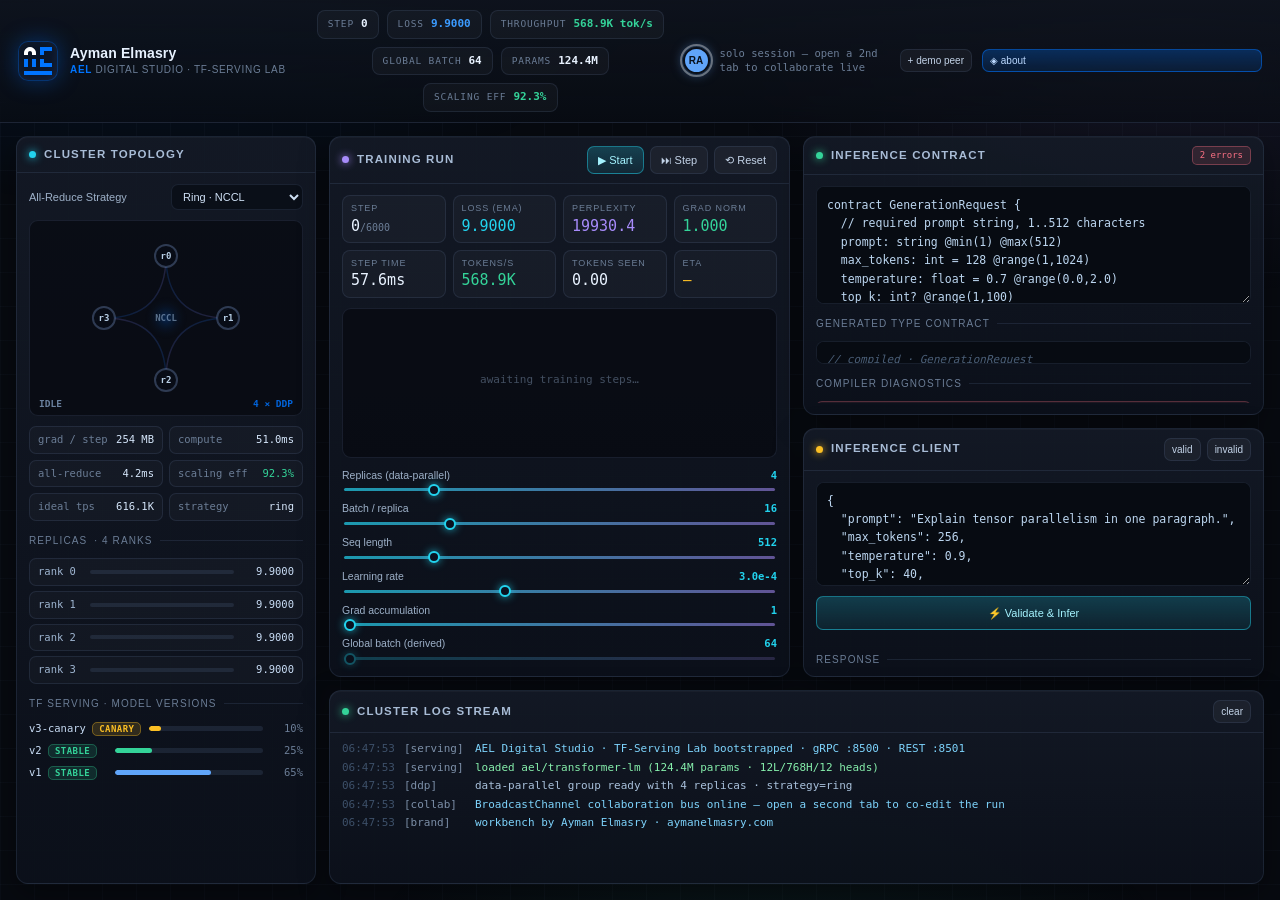
==== tf-serving-lab.html @ d09e64ef "feat: initial TF-Serving Lab release" ====
<!DOCTYPE html>
<html lang="en">
<head>
<meta charset="utf-8">
<meta name="viewport" content="width=device-width,initial-scale=1">
<title>Ayman Elmasry · TF-Serving Lab — Distributed DDP Transformer Workbench</title>
<meta name="description" content="AEL Digital Studio — interactive transformer workbench with distributed data parallelism, real-time collaboration and type-safe inference contracts.">
<meta name="author" content="Ayman Elmasry">
<style>
:root{
  --bg:#070a10; --bg2:#0c1119;
  --panel-a:rgba(20,26,38,.92); --panel-b:rgba(12,17,27,.92);
  --line:rgba(120,150,200,.14); --line-2:rgba(120,150,200,.28);
  --txt:#c9d6e8; --dim:#6b7d96; --hi:#e8f2ff;
  --cyan:#22d3ee; --violet:#a78bfa; --green:#34d399; --amber:#fbbf24; --red:#fb7185; --blue:#60a5fa;
  --brand:#0074FF;
  --mono:ui-monospace,'SF Mono','JetBrains Mono',Menlo,Consolas,monospace;
}
*{box-sizing:border-box}
html,body{height:100%;margin:0}
body{
  background:var(--bg); color:var(--txt); overflow:hidden;
  font:13px/1.5 -apple-system,BlinkMacSystemFont,'Segoe UI',Roboto,Helvetica,Arial,sans-serif;
  display:flex; flex-direction:column; -webkit-font-smoothing:antialiased;
}
.bg-grid{
  position:fixed; inset:0; pointer-events:none; z-index:0;
  background:
    radial-gradient(900px 500px at 12% -10%, rgba(0,116,255,.13), transparent 60%),
    radial-gradient(800px 500px at 92% 0%, rgba(167,139,250,.10), transparent 60%),
    radial-gradient(700px 400px at 60% 110%, rgba(52,211,153,.07), transparent 60%),
    linear-gradient(rgba(120,150,200,.035) 1px, transparent 1px) 0 0/100% 34px,
    linear-gradient(90deg, rgba(120,150,200,.035) 1px, transparent 1px) 0 0/34px 100%;
}
/* ---------- top bar ---------- */
.topbar{
  position:relative; z-index:2; display:flex; align-items:center; gap:16px;
  padding:10px 18px; border-bottom:1px solid var(--line);
  background:linear-gradient(180deg, rgba(14,19,29,.95), rgba(9,13,20,.7));
  backdrop-filter:blur(10px); flex-wrap:wrap;
}
.brand{display:flex; align-items:center; gap:12px; min-width:280px; cursor:pointer; user-select:none}
.brand:hover .logo{box-shadow:0 0 26px rgba(0,116,255,.55), inset 0 0 14px rgba(255,255,255,.12)}
.logo{
  width:40px;height:40px;border-radius:10px;display:grid;place-items:center; padding:5px;
  background:linear-gradient(140deg,#07111f,#0d1830); flex-shrink:0;
  border:1px solid rgba(0,116,255,.35);
  box-shadow:0 0 22px rgba(0,116,255,.35), inset 0 0 12px rgba(255,255,255,.06);
  transition:box-shadow .3s;
}
.logo svg{display:block;width:100%;height:100%}
.brand h1{margin:0;font-size:14px;letter-spacing:.01em;color:var(--hi);font-weight:650;line-height:1.25}
.brand p{margin:0;font-size:10px;color:var(--dim);letter-spacing:.07em;text-transform:uppercase;line-height:1.35}
.brand p b{color:var(--brand); font-weight:700}
.status-strip{display:flex; gap:8px; flex:1; flex-wrap:wrap; justify-content:center}
.chip{
  display:flex; align-items:center; gap:7px; padding:5px 10px; border-radius:8px;
  background:rgba(255,255,255,.03); border:1px solid var(--line); font-family:var(--mono); font-size:11px;
}
.chip b{color:var(--hi); font-weight:600}
.chip .lab{color:var(--dim); font-size:9.5px; text-transform:uppercase; letter-spacing:.09em}
.presence{display:flex; align-items:center; gap:10px}
.avatars{display:flex}
.avatar{
  width:27px;height:27px;border-radius:50%;display:grid;place-items:center;
  font-size:10px;font-weight:700;color:#08111c; background:var(--c,#22d3ee);
  border:2px solid #0a0f18; margin-left:-7px; cursor:default; position:relative;
  box-shadow:0 0 12px color-mix(in srgb, var(--c) 55%, transparent);
}
.avatar:first-child{margin-left:0}
.avatar.self{outline:2px solid rgba(255,255,255,.35); outline-offset:1px}
.solo-hint{font-size:10.5px;color:var(--dim);font-family:var(--mono);max-width:170px;line-height:1.3}
/* ---------- layout ---------- */
.layout{
  position:relative; z-index:1; flex:1; min-height:0;
  display:grid; gap:13px; padding:13px 16px 16px;
  grid-template-columns:335px minmax(0,1.12fr) minmax(0,1fr);
  grid-template-rows:minmax(0,1fr) 194px;
}
#panel-cluster{grid-area:1/1/3/2}
#panel-train{grid-area:1/2/2/3}
#panel-logs{grid-area:2/2/3/4}
.col-right{grid-area:1/3/2/4; display:flex; flex-direction:column; gap:13px; min-height:0}
.col-right .panel{flex:1 1 0; min-height:0}
.col-right .panel:first-child{flex:1.12 1 0}
/* ---------- panels ---------- */
.panel{
  display:flex; flex-direction:column; min-height:0; overflow:hidden; position:relative;
  background:linear-gradient(180deg,var(--panel-a),var(--panel-b));
  border:1px solid var(--line); border-radius:12px;
  box-shadow:0 10px 30px rgba(0,0,0,.35), inset 0 1px 0 rgba(255,255,255,.03);
  transition:box-shadow .25s, border-color .25s;
}
.panel.peer-focus{border-color:var(--line-2)}
.panel-head{
  display:flex; align-items:center; gap:9px; padding:9px 12px;
  border-bottom:1px solid var(--line); flex-shrink:0;
}
.panel-head h2{
  margin:0; font-size:11.5px; letter-spacing:.1em; text-transform:uppercase;
  color:#a8bcd6; font-weight:650; display:flex; align-items:center; gap:8px; white-space:nowrap;
}
.dot{width:7px;height:7px;border-radius:50%;display:inline-block;flex-shrink:0}
.dot.cyan{background:var(--cyan);box-shadow:0 0 9px var(--cyan)}
.dot.violet{background:var(--violet);box-shadow:0 0 9px var(--violet)}
.dot.green{background:var(--green);box-shadow:0 0 9px var(--green)}
.dot.amber{background:var(--amber);box-shadow:0 0 9px var(--amber)}
.dot.brand{background:var(--brand);box-shadow:0 0 9px var(--brand)}
.spacer{flex:1}
.peer-chips{display:flex; gap:4px; align-items:center; margin-left:auto}
.peer-chip{
  width:17px;height:17px;border-radius:50%;display:grid;place-items:center;font-size:8px;font-weight:800;
  color:#08111c;background:var(--c); box-shadow:0 0 8px color-mix(in srgb,var(--c) 60%,transparent);
}
.panel-body{
  flex:1; min-height:0; overflow:auto; padding:11px 12px;
  display:flex; flex-direction:column; gap:10px;
}
.panel-body::-webkit-scrollbar,pre::-webkit-scrollbar,textarea::-webkit-scrollbar,.log-stream::-webkit-scrollbar{width:9px;height:9px}
.panel-body::-webkit-scrollbar-thumb,pre::-webkit-scrollbar-thumb,textarea::-webkit-scrollbar-thumb,.log-stream::-webkit-scrollbar-thumb{background:rgba(120,150,200,.18);border-radius:6px}
.panel-body::-webkit-scrollbar-track,pre::-webkit-scrollbar-track,textarea::-webkit-scrollbar-track,.log-stream::-webkit-scrollbar-track{background:transparent}
/* ---------- controls ---------- */
.btn{
  font:inherit; font-size:11px; padding:5px 10px; border-radius:7px; cursor:pointer;
  background:rgba(255,255,255,.045); color:#c3d3e8; border:1px solid var(--line);
  transition:.15s; white-space:nowrap;
}
.btn:hover{background:rgba(255,255,255,.09); border-color:var(--line-2); color:#fff}
.btn:active{transform:translateY(1px)}
.btn.primary{background:linear-gradient(180deg,rgba(34,211,238,.22),rgba(34,211,238,.09)); border-color:rgba(34,211,238,.45); color:#a5f3ff}
.btn.primary:hover{background:linear-gradient(180deg,rgba(34,211,238,.34),rgba(34,211,238,.14))}
.btn.tiny{font-size:10px; padding:3px 7px}
.btn.wide{width:100%; justify-content:center; padding:8px}
.btn.brand{background:linear-gradient(180deg,rgba(0,116,255,.28),rgba(0,116,255,.12)); border-color:rgba(0,116,255,.5); color:#bcd9ff}
.btn.brand:hover{background:linear-gradient(180deg,rgba(0,116,255,.4),rgba(0,116,255,.18))}
.btn-group{display:flex; gap:6px; align-items:center}
select,input[type=number]{
  font:inherit; font-size:11px; background:#0a0f18; color:#cfe0f5;
  border:1px solid var(--line); border-radius:7px; padding:5px 7px; outline:none;
}
select:focus,input:focus{border-color:rgba(34,211,238,.5)}
.subhead{
  font-size:10px; letter-spacing:.11em; text-transform:uppercase; color:var(--dim);
  display:flex; align-items:center; gap:7px; margin-top:2px;
}
.subhead::after{content:''; flex:1; height:1px; background:var(--line)}
.field-row{display:flex; align-items:center; gap:9px; justify-content:space-between}
.field-row label{font-size:11px; color:#9db0c8}
.row-between{display:flex; align-items:center; justify-content:space-between; gap:8px}
/* ---------- canvases ---------- */
.canvas-wrap{position:relative; width:100%; border-radius:9px; overflow:hidden; background:rgba(5,8,14,.6); border:1px solid var(--line)}
.canvas-wrap canvas{display:block; width:100%; height:100%}
.ring-wrap{height:196px; flex-shrink:0}
.loss-wrap{height:150px; flex-shrink:0}
/* ---------- metrics ---------- */
.metrics{display:grid; grid-template-columns:repeat(auto-fit,minmax(84px,1fr)); gap:7px}
.metric{background:rgba(255,255,255,.028); border:1px solid var(--line); border-radius:8px; padding:6px 8px; min-width:0}
.metric .k{font-size:9px; letter-spacing:.1em; text-transform:uppercase; color:var(--dim); white-space:nowrap; overflow:hidden; text-overflow:ellipsis}
.metric .v{font-family:var(--mono); font-size:15px; color:var(--hi); line-height:1.35; white-space:nowrap; overflow:hidden; text-overflow:ellipsis}
.metric .v.cyan{color:var(--cyan)} .metric .v.violet{color:var(--violet)}
.metric .v.green{color:var(--green)} .metric .v.amber{color:var(--amber)} .metric .v.red{color:var(--red)}
/* ---------- sliders ---------- */
.sliders{display:grid; grid-template-columns:1fr 1fr; gap:8px 14px}
.slider{display:flex; flex-direction:column; gap:3px}
.slider .top{display:flex; justify-content:space-between; font-size:10.5px; color:#9db0c8}
.slider .top b{font-family:var(--mono); color:var(--cyan); font-weight:600}
input[type=range]{
  -webkit-appearance:none; appearance:none; height:3px; border-radius:3px; outline:none;
  background:linear-gradient(90deg, rgba(34,211,238,.7), rgba(167,139,250,.55));
}
input[type=range]::-webkit-slider-thumb{
  -webkit-appearance:none; width:12px;height:12px;border-radius:50%;
  background:#0b1220; border:2px solid var(--cyan); cursor:pointer;
  box-shadow:0 0 9px rgba(34,211,238,.75);
}
input[type=range]::-moz-range-thumb{width:12px;height:12px;border-radius:50%;background:#0b1220;border:2px solid var(--cyan);cursor:pointer}
/* ---------- cluster ---------- */
.kv-grid{display:grid; grid-template-columns:1fr 1fr; gap:6px}
.kv{display:flex; justify-content:space-between; gap:8px; font-family:var(--mono); font-size:10.5px;
  background:rgba(255,255,255,.025); border:1px solid var(--line); border-radius:7px; padding:5px 8px}
.kv span:first-child{color:var(--dim)} .kv span:last-child{color:#d5e6fb}
.replica-list{display:flex; flex-direction:column; gap:5px}
.replica{
  display:grid; grid-template-columns:auto 1fr auto; align-items:center; gap:8px;
  background:rgba(255,255,255,.025); border:1px solid var(--line); border-radius:7px; padding:5px 8px;
  font-size:10.5px; font-family:var(--mono); transition:border-color .2s;
}
.replica.active{border-color:rgba(34,211,238,.4)}
.replica .rname{color:#9fb6d2; min-width:44px}
.replica .bar{height:4px; border-radius:3px; background:rgba(120,150,200,.14); overflow:hidden}
.replica .bar i{display:block; height:100%; background:linear-gradient(90deg,var(--cyan),var(--violet)); transition:width .12s linear}
.replica .rloss{color:#c8dcf5; min-width:52px; text-align:right}
.replica .stag{font-size:9px; padding:1px 5px; border-radius:4px; background:rgba(251,191,36,.13); color:var(--amber); border:1px solid rgba(251,191,36,.3)}
.versions{display:flex; flex-direction:column; gap:6px}
.version{display:grid; grid-template-columns:auto 1fr auto; gap:8px; align-items:center; font-family:var(--mono); font-size:10.5px}
.version .vname{color:#c8dcf5; min-width:78px}
.version .vbar{height:5px; background:rgba(120,150,200,.14); border-radius:3px; overflow:hidden}
.version .vbar i{display:block; height:100%; border-radius:3px}
.version .vpct{color:var(--dim); min-width:32px; text-align:right}
.tag{font-size:9px; padding:1px 6px; border-radius:5px; letter-spacing:.05em; text-transform:uppercase; font-weight:700}
.tag.canary{background:rgba(251,191,36,.15); color:var(--amber); border:1px solid rgba(251,191,36,.35)}
.tag.stable{background:rgba(52,211,153,.13); color:var(--green); border:1px solid rgba(52,211,153,.3)}
/* ---------- editors ---------- */
textarea{
  width:100%; background:#070b12; color:#bcd6f0; border:1px solid var(--line); border-radius:8px;
  padding:9px 10px; font-family:var(--mono); font-size:11.5px; line-height:1.6; resize:vertical;
  outline:none; transition:border-color .2s; tab-size:2;
}
textarea:focus{border-color:rgba(34,211,238,.45); box-shadow:0 0 0 3px rgba(34,211,238,.07)}
#contractSrc{min-height:118px}
#requestSrc{min-height:104px}
pre.code{
  margin:0; background:#070b12; border:1px solid var(--line); border-radius:8px; padding:9px 10px;
  font-family:var(--mono); font-size:11px; line-height:1.6; color:#a8c6e6;
  white-space:pre-wrap; word-break:break-word; overflow:auto; max-height:190px;
}
#responseBox{color:#9fe8c9; max-height:150px}
.c-kw{color:#c084fc} .c-str{color:#6ee7b7} .c-num{color:#fbbf24} .c-cmt{color:#4b5f78; font-style:italic}
.badge{
  font-size:9px; padding:2px 7px; border-radius:5px; font-family:var(--mono);
  background:rgba(52,211,153,.13); color:var(--green); border:1px solid rgba(52,211,153,.3);
}
.badge.err{background:rgba(251,113,133,.13); color:var(--red); border-color:rgba(251,113,133,.35)}
/* ---------- diagnostics ---------- */
.diags{display:flex; flex-direction:column; gap:4px; max-height:130px; overflow:auto}
.diag{
  display:flex; gap:8px; align-items:flex-start; font-family:var(--mono); font-size:10.5px;
  padding:5px 8px; border-radius:6px; border:1px solid transparent; line-height:1.45;
}
.diag.error{background:rgba(251,113,133,.08); border-color:rgba(251,113,133,.25); color:#ffc4cd}
.diag.warn{background:rgba(251,191,36,.07); border-color:rgba(251,191,36,.22); color:#ffe1a3}
.diag.ok{background:rgba(52,211,153,.07); border-color:rgba(52,211,153,.22); color:#a7f3d0}
.diag .p{color:#7dd3fc; min-width:88px; flex-shrink:0}
.diag .l{color:var(--dim); min-width:30px; flex-shrink:0}
/* ---------- logs ---------- */
.log-stream{
  flex:1; min-height:0; overflow:auto; padding:8px 12px; font-family:var(--mono); font-size:11px;
  display:flex; flex-direction:column; gap:2px;
}
.log-line{display:flex; gap:9px; line-height:1.5; white-space:nowrap}
.log-line .t{color:#3d5069; flex-shrink:0}
.log-line .s{color:#7c8fa8; flex-shrink:0; min-width:62px}
.log-line .m{color:#a9c1dc; white-space:pre-wrap; word-break:break-word}
.log-line.info .m{color:#a9c1dc}
.log-line.ok .m{color:#86efac}
.log-line.warn .m{color:#fcd34d}
.log-line.err .m{color:#fda4af}
.log-line.sys .m{color:#7dd3fc}
.log-line .who{font-weight:700}
/* ---------- about modal ---------- */
.modal{
  position:fixed; inset:0; z-index:50; display:none;
  background:rgba(4,7,12,.78); backdrop-filter:blur(7px);
  align-items:center; justify-content:center; padding:22px;
}
.modal.open{display:flex}
.modal-card{
  width:min(560px,100%); max-height:86vh; overflow:auto; position:relative;
  background:linear-gradient(180deg,rgba(18,24,36,.98),rgba(10,14,22,.98));
  border:1px solid rgba(0,116,255,.28); border-radius:16px; padding:26px 26px 22px;
  box-shadow:0 30px 80px rgba(0,0,0,.7), 0 0 60px rgba(0,116,255,.12), inset 0 1px 0 rgba(255,255,255,.05);
  animation:pop .22s ease-out;
}
@keyframes pop{from{opacity:0;transform:translateY(12px) scale(.985)}to{opacity:1;transform:none}}
.modal-card::-webkit-scrollbar{width:9px}
.modal-card::-webkit-scrollbar-thumb{background:rgba(120,150,200,.2);border-radius:6px}
.modal-close{
  position:absolute; top:14px; right:14px; width:28px; height:28px; border-radius:8px;
  background:rgba(255,255,255,.05); border:1px solid var(--line); color:#9db0c8;
  cursor:pointer; font-size:15px; line-height:1; display:grid; place-items:center;
}
.modal-close:hover{background:rgba(255,255,255,.1); color:#fff}
.m-head{display:flex; gap:18px; align-items:center; margin-bottom:16px}
.m-logo{
  width:74px;height:74px;border-radius:16px;flex-shrink:0;padding:11px;display:grid;place-items:center;
  background:linear-gradient(140deg,#061020,#0d1830); border:1px solid rgba(0,116,255,.4);
  box-shadow:0 0 34px rgba(0,116,255,.35), inset 0 0 16px rgba(255,255,255,.05);
}
.m-logo svg{display:block;width:100%;height:100%}
.m-head h2{margin:0 0 5px; font-size:20px; color:#f0f7ff; letter-spacing:-.01em; font-weight:700}
.m-title{font-size:10.5px; letter-spacing:.06em; text-transform:uppercase; color:var(--brand); font-weight:700; line-height:1.5}
.m-loc{font-size:11px; color:var(--dim); font-family:var(--mono); margin-top:4px}
.m-body p{font-size:12.5px; line-height:1.72; color:#a9c1dc; margin:0 0 12px}
.m-body p:last-of-type{margin-bottom:0}
.m-divider{height:1px; background:var(--line); margin:18px 0 14px}
.m-links{display:grid; grid-template-columns:1fr 1fr; gap:9px}
.m-link{
  display:flex; align-items:center; gap:9px; padding:9px 11px; border-radius:9px;
  background:rgba(255,255,255,.03); border:1px solid var(--line); text-decoration:none;
  color:#c9d6e8; font-size:11.5px; font-family:var(--mono); transition:.16s; min-width:0;
}
.m-link:hover{background:rgba(0,116,255,.12); border-color:rgba(0,116,255,.45); color:#e8f2ff; transform:translateY(-1px)}
.m-link .ic{
  width:22px;height:22px;border-radius:6px;flex-shrink:0;display:grid;place-items:center;
  background:rgba(0,116,255,.16); color:#7cb4ff; font-size:11px; font-weight:700;
}
.m-link span{overflow:hidden; text-overflow:ellipsis; white-space:nowrap}
.m-credit{
  margin-top:16px; padding-top:13px; border-top:1px solid var(--line);
  display:flex; justify-content:space-between; align-items:center; gap:10px; flex-wrap:wrap;
  font-size:10px; color:var(--dim); font-family:var(--mono); letter-spacing:.04em;
}
.m-credit a{color:#7cb4ff; text-decoration:none}
.m-credit a:hover{text-decoration:underline}
@media (max-width:1280px){
  .layout{grid-template-columns:300px minmax(0,1fr) minmax(0,1fr)}
  .sliders{grid-template-columns:1fr}
}
@media (max-width:1080px){
  body{overflow:auto}
  .layout{display:flex; flex-direction:column; height:auto}
  .panel{min-height:300px}
  .col-right{flex-direction:column}
  #panel-logs{min-height:200px}
  .canvas-wrap{height:180px}
  .m-links{grid-template-columns:1fr}
}
</style>
</head>
<body>
<div class="bg-grid"></div>

<header class="topbar">
  <div class="brand" id="brandBtn" title="About Ayman Elmasry">
    <div class="logo" aria-label="AEL Digital Studio">
      <svg xmlns="http://www.w3.org/2000/svg" viewBox="0 0 226.77 226.77">
        <path d="m97.19,48.59v16.2h-32.4v-16.2c0-8.94-7.25-16.2-16.2-16.2s-16.2,7.25-16.2,16.2v16.2H0v-16.2c0-5.68.98-11.13,2.76-16.2C9.44,13.52,27.44,0,48.59,0s39.16,13.52,45.83,32.4c1.79,5.07,2.76,10.52,2.76,16.2Z" fill="#ffffff"/>
        <rect y="97.19" width="32.4" height="32.4" fill="#0074FF"/>
        <rect x="64.79" y="97.19" width="32.4" height="32.4" fill="#0074FF"/>
        <rect x="64.79" y="129.58" width="32.4" height="32.4" fill="#0074FF"/>
        <rect y="129.58" width="32.4" height="32.4" fill="#0074FF"/>
        <rect x="129.58" y="97.19" width="32.4" height="32.4" fill="#0074FF"/>
        <rect x="161.98" y="129.58" width="32.4" height="32.4" fill="#0074FF"/>
        <rect x="194.38" y="129.58" width="32.4" height="32.4" fill="#0074FF"/>
        <rect x="129.58" y="129.58" width="32.4" height="32.4" fill="#0074FF"/>
        <rect x="129.58" width="32.4" height="32.4" fill="#0074FF"/>
        <rect x="161.98" width="32.4" height="32.4" fill="#0074FF"/>
        <rect x="194.38" width="32.4" height="32.4" fill="#0074FF"/>
        <rect x="129.58" y="32.4" width="32.4" height="32.4" fill="#0074FF"/>
        <rect y="194.38" width="32.4" height="32.4" fill="#0074FF"/>
        <rect x="32.4" y="194.38" width="32.4" height="32.4" fill="#0074FF"/>
        <rect x="64.79" y="194.38" width="32.4" height="32.4" fill="#0074FF"/>
        <rect x="97.19" y="194.38" width="32.4" height="32.4" fill="#0074FF"/>
        <rect x="129.58" y="194.38" width="32.4" height="32.4" fill="#0074FF"/>
        <rect x="161.98" y="194.38" width="32.4" height="32.4" fill="#0074FF"/>
        <rect x="194.38" y="194.38" width="32.4" height="32.4" fill="#0074FF"/>
      </svg>
    </div>
    <div>
      <h1>Ayman Elmasry</h1>
      <p><b>AEL</b> Digital Studio · TF-Serving Lab</p>
    </div>
  </div>

  <div class="status-strip" id="statusStrip"></div>

  <div class="presence">
    <div class="avatars" id="avatars"></div>
    <div class="solo-hint" id="soloHint"></div>
    <button class="btn tiny" id="btnPeer" title="Spawn a simulated collaborator">+ demo peer</button>
    <button class="btn tiny brand" id="btnAbout" title="About Ayman Elmasry">◈ about</button>
  </div>
</header>

<main class="layout">

  <!-- ============ CLUSTER ============ -->
  <section class="panel" id="panel-cluster" data-panel="cluster">
    <div class="panel-head">
      <h2><span class="dot cyan"></span>Cluster Topology</h2>
      <div class="peer-chips" data-chips="cluster"></div>
    </div>
    <div class="panel-body">
      <div class="field-row">
        <label>All-Reduce Strategy</label>
        <select id="strategy">
          <option value="ring">Ring · NCCL</option>
          <option value="tree">Tree · NCCL</option>
          <option value="flat">Flat · Param Server</option>
        </select>
      </div>
      <div class="canvas-wrap ring-wrap"><canvas id="ringCanvas"></canvas></div>
      <div class="kv-grid" id="commStats"></div>
      <div class="subhead">Replicas <span id="replicaCountLabel" style="color:var(--dim)"></span></div>
      <div class="replica-list" id="replicaList"></div>
      <div class="subhead">TF Serving · Model Versions</div>
      <div class="versions" id="versions"></div>
    </div>
  </section>

  <!-- ============ TRAINING ============ -->
  <section class="panel" id="panel-train" data-panel="train">
    <div class="panel-head">
      <h2><span class="dot violet"></span>Training Run</h2>
      <div class="peer-chips" data-chips="train"></div>
      <div class="spacer"></div>
      <div class="btn-group">
        <button id="btnPlay" class="btn primary">▶ Start</button>
        <button id="btnStep" class="btn">⏭ Step</button>
        <button id="btnReset" class="btn">⟲ Reset</button>
      </div>
    </div>
    <div class="panel-body">
      <div class="metrics" id="metrics"></div>
      <div class="canvas-wrap loss-wrap"><canvas id="lossCanvas"></canvas></div>
      <div class="sliders">
        <div class="slider">
          <div class="top"><span>Replicas (data-parallel)</span><b id="vReplicas">4</b></div>
          <input type="range" id="sReplicas" min="1" max="16" step="1" value="4">
        </div>
        <div class="slider">
          <div class="top"><span>Batch / replica</span><b id="vBatch">16</b></div>
          <input type="range" id="sBatch" min="1" max="64" step="1" value="16">
        </div>
        <div class="slider">
          <div class="top"><span>Seq length</span><b id="vSeq">512</b></div>
          <input type="range" id="sSeq" min="128" max="2048" step="128" value="512">
        </div>
        <div class="slider">
          <div class="top"><span>Learning rate</span><b id="vLr">3.0e-4</b></div>
          <input type="range" id="sLr" min="0" max="100" step="1" value="50">
        </div>
        <div class="slider">
          <div class="top"><span>Grad accumulation</span><b id="vAccum">1</b></div>
          <input type="range" id="sAccum" min="1" max="8" step="1" value="1">
        </div>
        <div class="slider">
          <div class="top"><span>Global batch (derived)</span><b id="vGlobal">64</b></div>
          <input type="range" id="sGlobal" min="0" max="0" step="1" value="0" disabled style="opacity:.35">
        </div>
      </div>
    </div>
  </section>

  <!-- ============ RIGHT COLUMN ============ -->
  <div class="col-right">

    <section class="panel" id="panel-contract" data-panel="contract">
      <div class="panel-head">
        <h2><span class="dot green"></span>Inference Contract</h2>
        <div class="peer-chips" data-chips="contract"></div>
        <div class="spacer"></div>
        <span class="badge" id="contractBadge">compiled</span>
      </div>
      <div class="panel-body">
        <textarea id="contractSrc" spellcheck="false"></textarea>
        <div class="subhead">Generated Type Contract</div>
        <pre class="code" id="compiledTs"></pre>
        <div class="subhead">Compiler Diagnostics</div>
        <div class="diags" id="contractDiags"></div>
      </div>
    </section>

    <section class="panel" id="panel-infer" data-panel="infer">
      <div class="panel-head">
        <h2><span class="dot amber"></span>Inference Client</h2>
        <div class="peer-chips" data-chips="infer"></div>
        <div class="spacer"></div>
        <div class="btn-group">
          <button class="btn tiny" id="btnSampleOk">valid</button>
          <button class="btn tiny" id="btnSampleBad">invalid</button>
        </div>
      </div>
      <div class="panel-body">
        <textarea id="requestSrc" spellcheck="false"></textarea>
        <button class="btn primary wide" id="btnInfer">⚡ Validate &amp; Infer</button>
        <div class="diags" id="requestDiags"></div>
        <div class="subhead">Response</div>
        <pre class="code" id="responseBox">— awaiting request —</pre>
      </div>
    </section>

  </div>

  <!-- ============ LOGS ============ -->
  <section class="panel" id="panel-logs" data-panel="logs">
    <div class="panel-head">
      <h2><span class="dot green"></span>Cluster Log Stream</h2>
      <div class="peer-chips" data-chips="logs"></div>
      <div class="spacer"></div>
      <button class="btn tiny" id="btnClearLogs">clear</button>
    </div>
    <div class="log-stream" id="logStream"></div>
  </section>

</main>

<!-- ============ ABOUT MODAL ============ -->
<div class="modal" id="aboutModal" role="dialog" aria-modal="true" aria-label="About Ayman Elmasry">
  <div class="modal-card">
    <button class="modal-close" id="aboutClose" aria-label="Close">✕</button>

    <div class="m-head">
      <div class="m-logo">
        <svg xmlns="http://www.w3.org/2000/svg" viewBox="0 0 226.77 226.77">
          <path d="m97.19,48.59v16.2h-32.4v-16.2c0-8.94-7.25-16.2-16.2-16.2s-16.2,7.25-16.2,16.2v16.2H0v-16.2c0-5.68.98-11.13,2.76-16.2C9.44,13.52,27.44,0,48.59,0s39.16,13.52,45.83,32.4c1.79,5.07,2.76,10.52,2.76,16.2Z" fill="#ffffff"/>
          <rect y="97.19" width="32.4" height="32.4" fill="#0074FF"/>
          <rect x="64.79" y="97.19" width="32.4" height="32.4" fill="#0074FF"/>
          <rect x="64.79" y="129.58" width="32.4" height="32.4" fill="#0074FF"/>
          <rect y="129.58" width="32.4" height="32.4" fill="#0074FF"/>
          <rect x="129.58" y="97.19" width="32.4" height="32.4" fill="#0074FF"/>
          <rect x="161.98" y="129.58" width="32.4" height="32.4" fill="#0074FF"/>
          <rect x="194.38" y="129.58" width="32.4" height="32.4" fill="#0074FF"/>
          <rect x="129.58" y="129.58" width="32.4" height="32.4" fill="#0074FF"/>
          <rect x="129.58" width="32.4" height="32.4" fill="#0074FF"/>
          <rect x="161.98" width="32.4" height="32.4" fill="#0074FF"/>
          <rect x="194.38" width="32.4" height="32.4" fill="#0074FF"/>
          <rect x="129.58" y="32.4" width="32.4" height="32.4" fill="#0074FF"/>
          <rect y="194.38" width="32.4" height="32.4" fill="#0074FF"/>
          <rect x="32.4" y="194.38" width="32.4" height="32.4" fill="#0074FF"/>
          <rect x="64.79" y="194.38" width="32.4" height="32.4" fill="#0074FF"/>
          <rect x="97.19" y="194.38" width="32.4" height="32.4" fill="#0074FF"/>
          <rect x="129.58" y="194.38" width="32.4" height="32.4" fill="#0074FF"/>
          <rect x="161.98" y="194.38" width="32.4" height="32.4" fill="#0074FF"/>
          <rect x="194.38" y="194.38" width="32.4" height="32.4" fill="#0074FF"/>
        </svg>
      </div>
      <div>
        <h2>Ayman Elmasry</h2>
        <div class="m-title">Visionary · AI Orchestrator · Brand Designer<br>Founder @ AEL Digital Studio</div>
        <div class="m-loc">Dubai · Egypt · Kuwait</div>
      </div>
    </div>

    <div class="m-body">
      <p>I define the vision behind digital products and orchestrate AI to bring that vision to life.</p>
      <p>As the founder of <strong style="color:#e8f2ff">AEL Digital Studio</strong>, I design brand systems, AI-powered experiences, and digital platforms where strategy, design, and technology work as a unified system. My work focuses on building scalable frameworks and reusable systems rather than one-off deliverables.</p>
      <p style="color:#7f93ab">Dubai · Egypt · Kuwait — I collaborate with clients worldwide to create distinctive brands, intelligent digital products, and long-term design systems that remain consistent, maintainable, and built for growth.</p>
    </div>

    <div class="m-divider"></div>

    <div class="m-links">
      <a class="m-link" href="https://www.aymanelmasry.com/" target="_blank" rel="noopener noreferrer">
        <span class="ic">◈</span><span>www.aymanelmasry.com</span>
      </a>
      <a class="m-link" href="https://aymanelmasry.me/" target="_blank" rel="noopener noreferrer">
        <span class="ic">◇</span><span>aymanelmasry.me</span>
      </a>
      <a class="m-link" href="mailto:info@aymanelmasry.com">
        <span class="ic">@</span><span>info@aymanelmasry.com</span>
      </a>
      <a class="m-link" href="mailto:ayman@aymanelmasry.me">
        <span class="ic">@</span><span>ayman@aymanelmasry.me</span>
      </a>
    </div>

    <div class="m-credit">
      <span>AEL DIGITAL STUDIO · TF-SERVING LAB</span>
      <span>© <span id="year"></span> Ayman Elmasry</span>
    </div>
  </div>
</div>

<script>
"use strict";
/* =========================================================================
   0 · UTILITIES
   ========================================================================= */
const $  = (s, r = document) => r.querySelector(s);
const $$ = (s, r = document) => Array.from(r.querySelectorAll(s));
const clamp = (v, a, b) => Math.min(b, Math.max(a, v));
const rnd = (a, b) => a + Math.random() * (b - a);
const pick = a => a[Math.floor(Math.random() * a.length)];
const esc = s => String(s).replace(/&/g, "&amp;").replace(/</g, "&lt;").replace(/>/g, "&gt;");

function fmtN(n, d = 1) {
  if (!isFinite(n) || isNaN(n)) return "—";
  const a = Math.abs(n);
  if (a >= 1e9) return (n / 1e9).toFixed(2) + "B";
  if (a >= 1e6) return (n / 1e6).toFixed(d) + "M";
  if (a >= 1e3) return (n / 1e3).toFixed(d) + "K";
  return a < 10 ? n.toFixed(2) : n.toFixed(0);
}
function fmtMs(ms) {
  if (ms < 1) return ms.toFixed(2) + "ms";
  if (ms < 1000) return ms.toFixed(1) + "ms";
  return (ms / 1000).toFixed(2) + "s";
}

/* =========================================================================
   1 · IDENTITY + REAL-TIME COLLABORATION (BroadcastChannel)
   ========================================================================= */
const NAMES  = ["ada", "linus", "grace", "karpathy", "yann", "fei", "jeff", "ilya", "noor", "ravi", "mei", "tomas"];
const COLORS = ["#22d3ee", "#a78bfa", "#34d399", "#fbbf24", "#fb7185", "#60a5fa", "#f472b6", "#4ade80"];

const ME = {
  id: (sessionStorage.getItem("tfs-id") || Math.random().toString(36).slice(2, 9)),
  name: (sessionStorage.getItem("tfs-name") || pick(NAMES) + "-" + Math.floor(Math.random() * 90 + 10)),
  color: (sessionStorage.getItem("tfs-color") || pick(COLORS)),
  focus: null,
  self: true
};
sessionStorage.setItem("tfs-id", ME.id);
sessionStorage.setItem("tfs-name", ME.name);
sessionStorage.setItem("tfs-color", ME.color);

const peers = new Map();
let chan = null;
try {
  if ("BroadcastChannel" in window) {
    chan = new BroadcastChannel("tfs-lab");
    chan.onmessage = e => handleMessage(e.data);
  }
} catch (_) { chan = null; }

function post(msg) {
  if (!chan) return;
  try { chan.postMessage(Object.assign({ from: ME.id, name: ME.name, color: ME.color, t: Date.now() }, msg)); }
  catch (_) {}
}

function handleMessage(m) {
  if (!m || m.from === ME.id) return;
  if (m.type === "bye") { peers.delete(m.from); renderPresence(); return; }
  if (m.type === "presence" || m.type === "hello") {
    const existing = peers.get(m.from);
    peers.set(m.from, {
      id: m.from, name: m.name, color: m.color, focus: m.focus || null,
      activity: m.activity || "idle", lastSeen: Date.now(), demo: false
    });
    if (!existing && m.type === "hello") {
      log("sys", `peer ${m.name} joined the session`, "collab");
      post({ type: "presence", focus: ME.focus, activity: currentActivity() });
    }
    renderPresence();
    return;
  }
  if (m.type === "state") { applyRemotePatch(m.patch, m.name, m.color); return; }
  if (m.type === "log") { log(m.level || "info", m.msg, m.src || "peer", m.name, m.color); return; }
  if (m.type === "contract") {
    if (S.contractSrc !== m.src) {
      S.contractSrc = m.src;
      $("#contractSrc").value = m.src;
      recompileContract();
      log("sys", `${m.name} edited the inference contract`, "collab", m.name, m.color);
    }
  }
}

function currentActivity() {
  if (S.running) return "training";
  if (ME.focus === "contract") return "editing contract";
  if (ME.focus === "infer") return "testing inference";
  if (ME.focus === "train") return "tuning hyperparams";
  return "observing";
}

setInterval(() => {
  post({ type: "presence", focus: ME.focus, activity: currentActivity() });
  const now = Date.now();
  let dirty = false;
  for (const [id, p] of peers) {
    if (!p.demo && now - p.lastSeen > 5200) { peers.delete(id); dirty = true; }
  }
  if (dirty) renderPresence();
}, 1600);

window.addEventListener("beforeunload", () => post({ type: "bye" }));

/* ---- demo peer simulation ---- */
const DEMO_ACTIONS = [
  () => { S.lr = clamp(S.lr * rnd(0.6, 1.5), 1e-5, 3e-3); syncSlidersFromState(); recompileTiming(); return `swept learning rate → ${S.lr.toExponential(1)}`; },
  () => { S.batch = clamp(Math.round(S.batch * rnd(0.5, 1.8)), 1, 64); syncSlidersFromState(); recompileTiming(); return `resized micro-batch → ${S.batch}`; },
  () => { S.replicas = clamp(S.replicas + pick([-1, 1, 1, 2]), 1, 16); syncSlidersFromState(); recompileTiming(); return `rescaled replica group → ${S.replicas} ranks`; },
  () => `profiled step ${S.step}: ${S.lastStepMs.toFixed(1)}ms (comm ${S.lastCommMs.toFixed(1)}ms)`,
  () => `checked contract checksum · ${contract.fields.length} fields verified`,
  () => pick(["warming KV-cache shard 3", "rotating TF Serving model version v3-canary", "validated gradient bucket alignment", "prefetching eval batch 118"])
];

function spawnDemoPeer() {
  const id = "demo-" + Math.random().toString(36).slice(2, 7);
  const p = {
    id, name: pick(NAMES) + "-" + Math.floor(Math.random() * 90 + 10),
    color: pick(COLORS), focus: null, activity: "idle",
    lastSeen: Date.now(), demo: true
  };
  peers.set(id, p);
  log("sys", `demo collaborator ${p.name} joined`, "collab", p.name, p.color);
  renderPresence();

  const tick = () => {
    if (!peers.has(id)) return;
    p.focus = pick(["train", "contract", "infer", null, "cluster"]);
    p.lastSeen = Date.now();
    if (Math.random() < 0.45) {
      log("info", pick(DEMO_ACTIONS)(), "collab", p.name, p.color);
    }
    renderPresence();
    setTimeout(tick, rnd(2600, 6200));
  };
  setTimeout(tick, 1200);
}

/* =========================================================================
   2 · STATE
   ========================================================================= */
const DEFAULT_CONTRACT = `contract GenerationRequest {
  // required prompt string, 1..512 characters
  prompt: string @min(1) @max(512)
  max_tokens: int = 128 @range(1,1024)
  temperature: float = 0.7 @range(0.0,2.0)
  top_k: int? @range(1,100)
  top_p: float? @range(0.0,1.0)
  stream: bool = false
  stop: string[]? @maxItems(4)
}`;

const DEFAULT_REQUEST = `{
  "prompt": "Explain tensor parallelism in one paragraph.",
  "max_tokens": 256,
  "temperature": 0.9,
  "top_k": 40,
  "stream": true,
  "stop": ["\\n\\n", "###"]
}`;

const BAD_REQUEST = `{
  "prompt": "",
  "max_tokens": 9000,
  "temperature": "hot",
  "top_k": 250,
  "stream": true,
  "stop": ["a", "b", "c", "d", "e", "f"],
  "top_p": 3.4
}`;

const S = {
  running: false,
  step: 0,
  maxSteps: 6000,
  phase: "idle",
  phaseP: 0,
  phaseT: 0,

  replicas: 4,
  batch: 16,
  seq: 512,
  lr: 3e-4,
  accum: 1,
  strategy: "ring",

  loss: 9.9, smoothLoss: 9.9, gradNorm: 1.0,
  history: [],
  tps: 0,
  lastStepMs: 52, lastComputeMs: 47, lastCommMs: 5,

  contractSrc: DEFAULT_CONTRACT,
  requestSrc: DEFAULT_REQUEST,
  replicaStats: []
};

let contract = { name: "Contract", fields: [], diags: [] };

const MODEL = { vocab: 50257, hidden: 768, layers: 12, heads: 12, maxSeq: 1024 };
function paramCount(m) {
  const emb = m.vocab * m.hidden + m.maxSeq * m.hidden;
  const perLayer = 12 * m.hidden * m.hidden + 13 * m.hidden;
  return emb + m.layers * perLayer + 2 * m.hidden;
}
const PARAMS = paramCount(MODEL);

/* =========================================================================
   3 · LOGGING
   ========================================================================= */
const logStream = $("#logStream");
let logCount = 0;
function log(level, msg, src = "rank0", who = null, color = null) {
  const el = document.createElement("div");
  el.className = "log-line " + level;
  const t = new Date().toTimeString().slice(0, 8);
  const whoHtml = who ? `<span class="who" style="color:${color || "#7dd3fc"}">${esc(who)}</span> ` : "";
  el.innerHTML = `<span class="t">${t}</span><span class="s">[${esc(src)}]</span><span class="m">${whoHtml}${esc(msg)}</span>`;
  logStream.appendChild(el);
  if (++logCount > 260) { logStream.removeChild(logStream.firstChild); logCount--; }
  logStream.scrollTop = logStream.scrollHeight;
}
function clearLogs() { logStream.innerHTML = ""; logCount = 0; }

/* =========================================================================
   4 · CONTRACT COMPILER
   ========================================================================= */
const KNOWN_TYPES = ["string", "int", "float", "bool", "any", "json"];

function parseContract(src) {
  const diags = [];
  const fields = [];
  let name = "Contract";
  let depth = 0;
  const lines = src.split("\n");

  for (let i = 0; i < lines.length; i++) {
    const line = lines[i].replace(/\/\/.*$/, "").trim();
    if (!line) continue;

    if (depth === 0) {
      const m = line.match(/^contract\s+([A-Za-z_]\w*)\s*\{$/);
      if (!m) { diags.push({ line: i + 1, sev: "error", msg: "expected `contract <Name> {`" }); continue; }
      name = m[1]; depth = 1; continue;
    }
    if (line === "}") { depth = 0; continue; }
    const f = parseField(line, i + 1, diags);
    if (f) fields.push(f);
  }
  if (depth !== 0) diags.push({ line: lines.length, sev: "error", msg: "unclosed contract block — missing `}`" });
  if (!fields.length && !diags.length) diags.push({ line: 1, sev: "error", msg: "contract declares no fields" });
  return { name, fields, diags };
}

function parseField(line, ln, diags) {
  const m = line.match(/^([A-Za-z_]\w*)\s*:\s*([A-Za-z_]\w*)\s*(\[\])?\s*(\?)?\s*(.*)$/);
  if (!m) { diags.push({ line: ln, sev: "error", msg: `cannot parse field: "${line}"` }); return null; }
  const [, fname, base, arr, opt, rest] = m;
  if (!KNOWN_TYPES.includes(base)) diags.push({ line: ln, sev: "error", msg: `unknown type "${base}" (expected ${KNOWN_TYPES.join(" | ")})` });

  const field = { name: fname, type: base, array: !!arr, optional: !!opt, decos: [], def: undefined, line: ln };
  let decoPart = rest;
  const eq = rest.indexOf("=");
  if (eq >= 0) {
    decoPart = rest.slice(0, eq);
    const raw = rest.slice(eq + 1).trim();
    try { field.def = JSON.parse(raw); }
    catch (_) {
      if (/^-?\d+(\.\d+)?$/.test(raw)) field.def = parseFloat(raw);
      else if (raw === "true" || raw === "false") field.def = raw === "true";
      else if (/^".*"$/.test(raw)) field.def = raw.slice(1, -1);
      else diags.push({ line: ln, sev: "error", msg: `invalid default value "${raw}" for ${fname}` });
    }
  }
  const re = /@(\w+)(?:\(([^)]*)\))?/g;
  let dm;
  while ((dm = re.exec(decoPart))) {
    const args = dm[2] ? dm[2].split(",").map(s => s.trim()).filter(Boolean) : [];
    field.decos.push({ name: dm[1], args });
  }
  return field;
}

function tsType(t) {
  return { string: "string", int: "number", float: "number", bool: "boolean", any: "unknown", json: "unknown" }[t] || "unknown";
}
function compileTs(c) {
  const out = [`// compiled · ${c.name}`, `// runtime-validated at the TF Serving boundary`, `export interface ${c.name} {`];
  for (const f of c.fields) {
    const t = f.array ? tsType(f.type) + "[]" : tsType(f.type);
    const opt = (f.optional || f.def !== undefined) ? "?" : "";
    const notes = [];
    if (f.def !== undefined) notes.push("default " + JSON.stringify(f.def));
    for (const d of f.decos) notes.push("@" + d.name + (d.args.length ? "(" + d.args.join(", ") + ")" : ""));
    const left = `  ${f.name}${opt}: ${t};`;
    out.push(left.padEnd(32) + "// " + (notes.join(" · ") || "required"));
  }
  out.push("}");
  return out.join("\n");
}
function highlightTs(src) {
  return esc(src).replace(
    /(\/\/[^\n]*)|(\b(?:export|interface|string|number|boolean|unknown)\b)|("(?:[^"\\]|\\.)*")|(\b\d+(?:\.\d+)?\b)/g,
    (m, cmt, kw, str, num) => {
      if (cmt) return `<span class="c-cmt">${cmt}</span>`;
      if (kw) return `<span class="c-kw">${kw}</span>`;
      if (str) return `<span class="c-str">${str}</span>`;
      if (num) return `<span class="c-num">${num}</span>`;
      return m;
    }
  );
}

function validateBody(body, c) {
  const out = [];
  if (typeof body !== "object" || body === null || Array.isArray(body)) {
    out.push({ path: "$", sev: "error", msg: "request body must be a JSON object" });
    return out;
  }
  const known = new Set(c.fields.map(f => f.name));
  for (const k of Object.keys(body)) {
    if (!known.has(k)) out.push({ path: "$." + k, sev: "warn", msg: `unknown field "${k}" is not part of ${c.name}` });
  }
  for (const f of c.fields) {
    const p = "$." + f.name;
    const v = body[f.name];

    if (v === undefined || v === null) {
      if (!f.optional && f.def === undefined) out.push({ path: p, sev: "error", msg: `missing required field "${f.name}"` });
      continue;
    }

    if (f.array) {
      if (!Array.isArray(v)) { out.push({ path: p, sev: "error", msg: `expected ${f.type}[], received ${jsType(v)}` }); continue; }
      v.forEach((item, i) => {
        if (!typeOk(item, f.type)) out.push({ path: `${p}[${i}]`, sev: "error", msg: `expected ${f.type}, received ${jsType(item)}` });
      });
    } else if (!typeOk(v, f.type)) {
      out.push({ path: p, sev: "error", msg: `expected ${f.type}, received ${jsType(v)}` });
      continue;
    }

    for (const d of f.decos) {
      const args = d.args.map(a => (isNaN(parseFloat(a)) ? a.replace(/^["']|["']$/g, "") : parseFloat(a)));
      const a0 = args[0], a1 = args[1];
      switch (d.name) {
        case "min":
          if (typeof v === "string" && v.length < a0) out.push({ path: p, sev: "error", msg: `length ${v.length} < min ${a0}` });
          else if (typeof v === "number" && v < a0) out.push({ path: p, sev: "error", msg: `value ${v} < min ${a0}` });
          break;
        case "max":
          if (typeof v === "string" && v.length > a0) out.push({ path: p, sev: "error", msg: `length ${v.length} > max ${a0}` });
          else if (typeof v === "number" && v > a0) out.push({ path: p, sev: "error", msg: `value ${v} > max ${a0}` });
          break;
        case "range":
          if (typeof v === "number" && (v < a0 || v > a1))
            out.push({ path: p, sev: "error", msg: `value ${v} outside range [${a0}, ${a1}]` });
          break;
        case "maxItems":
          if (Array.isArray(v) && v.length > a0)
            out.push({ path: p, sev: "error", msg: `array length ${v.length} > maxItems ${a0}` });
          break;
        case "pattern":
          try { if (typeof v === "string" && !new RegExp(a0).test(v)) out.push({ path: p, sev: "error", msg: `"${v}" does not match /${a0}/` }); }
          catch (_) { out.push({ path: p, sev: "warn", msg: `invalid @pattern regex "${a0}"` }); }
          break;
        case "enum":
          if (!args.includes(v)) out.push({ path: p, sev: "error", msg: `value must be one of [${args.join(", ")}]` });
          break;
        default:
          out.push({ path: p, sev: "warn", msg: `unknown decorator @${d.name} ignored` });
      }
    }
  }
  return out;
}
function jsType(v) {
  if (Array.isArray(v)) return "array";
  if (v === null) return "null";
  return typeof v;
}
function typeOk(v, t) {
  switch (t) {
    case "string": return typeof v === "string";
    case "int":    return typeof v === "number" && Number.isInteger(v);
    case "float":  return typeof v === "number" && isFinite(v);
    case "bool":   return typeof v === "boolean";
    case "any":
    case "json":   return true;
    default:       return false;
  }
}

/* =========================================================================
   5 · DIAGNOSTIC RENDERING
   ========================================================================= */
function renderDiags(container, diags, okMsg) {
  if (!diags.length) {
    container.innerHTML = `<div class="diag ok"><span class="p">✓</span><span>${esc(okMsg)}</span></div>`;
    return;
  }
  container.innerHTML = diags.map(d => `
    <div class="diag ${d.sev}">
      <span class="l">${d.line ? "L" + d.line : "•"}</span>
      <span class="p">${esc(d.path || d.sev)}</span>
      <span>${esc(d.msg)}</span>
    </div>`).join("");
}

function recompileContract() {
  contract = parseContract(S.contractSrc);
  $("#compiledTs").innerHTML = highlightTs(compileTs(contract));

  const badge = $("#contractBadge");
  if (contract.diags.length) {
    badge.textContent = contract.diags.length + " error" + (contract.diags.length > 1 ? "s" : "");
    badge.classList.add("err");
  } else {
    badge.textContent = "compiled · " + contract.fields.length + " fields";
    badge.classList.remove("err");
  }
  renderDiags($("#contractDiags"), contract.diags, `type contract "${contract.name}" compiled — ${contract.fields.length} field(s), 0 errors`);
}

/* =========================================================================
   6 · INFERENCE
   ========================================================================= */
const CANNED_TEXT =
  "Tensor parallelism splits each weight matrix across the accelerator mesh, so every rank computes a " +
  "partial matmul and the shards are reconciled with an all-reduce before the next layer. Data parallelism " +
  "instead replicates the whole model and partitions the global batch; gradients are averaged with a ring " +
  "all-reduce whose cost is 2(N-1)/N times the gradient size, which is why overlap with the backward pass " +
  "and gradient bucketing dominate scaling efficiency beyond eight replicas.";

function runInference() {
  let body;
  try { body = JSON.parse(S.requestSrc); }
  catch (e) {
    renderDiags($("#requestDiags"), [{ path: "$", sev: "error", msg: "malformed JSON — " + e.message }], "");
    $("#responseBox").textContent = "— rejected before reaching the model server —";
    log("err", "inference rejected: malformed JSON payload", "client");
    return;
  }

  const diags = validateBody(body, contract);
  const errors = diags.filter(d => d.sev === "error");
  renderDiags($("#requestDiags"), diags, `payload satisfies ${contract.name} — forwarded to TF Serving`);

  if (errors.length) {
    $("#responseBox").textContent = "— 400 Bad Request · contract violation —\n" +
      errors.map(e => `${e.path}: ${e.msg}`).join("\n");
    log("err", `inference rejected: ${errors.length} contract violation(s)`, "client");
    post({ type: "log", level: "warn", msg: `contract violation (${errors.length}) on inference request`, src: "client" });
    return;
  }

  const req = {};
  for (const f of contract.fields) {
    req[f.name] = (body[f.name] !== undefined && body[f.name] !== null) ? body[f.name] : f.def;
  }

  const promptTokens = Math.max(1, Math.round((req.prompt || "").length / 4));
  const maxTok = req.max_tokens || 128;
  const queue = rnd(1.2, 6.5) * (S.running ? 2.4 : 1);
  const prefill = 6 + promptTokens * 0.34 * (req.stream ? 1 : 1.15);
  const decode = maxTok * rnd(0.72, 1.05) * (1 + (S.replicas > 8 ? 0.18 : 0));
  const total = queue + prefill + decode;

  const resp = {
    model: "ael/transformer-lm",
    version: S.running ? "v3-canary" : "v2",
    contract: contract.name + " ✓ validated",
    generated_text: CANNED_TEXT.slice(0, Math.max(80, Math.min(CANNED_TEXT.length, maxTok * 2))),
    usage: { prompt_tokens: promptTokens, completion_tokens: maxTok },
    timings_ms: {
      queue: +queue.toFixed(2),
      prefill: +prefill.toFixed(2),
      decode: +decode.toFixed(2),
      total: +total.toFixed(2)
    },
    sampling: { temperature: req.temperature, top_k: req.top_k ?? null, top_p: req.top_p ?? null }
  };

  $("#responseBox").textContent = JSON.stringify(resp, null, 2);
  log("ok", `200 OK · ${maxTok} tokens in ${total.toFixed(1)}ms (${(maxTok / (decode / 1000)).toFixed(1)} tok/s)`, "serving");
  post({ type: "log", level: "info", msg: `ran inference on ${contract.name} · ${total.toFixed(1)}ms`, src: "serving" });
}

/* =========================================================================
   7 · SIMULATION ENGINE
   ========================================================================= */
function recompileTiming() {
  const N = S.replicas;
  const tokensPerReplica = S.batch * S.seq / S.accum;

  const flops = 6 * PARAMS * tokensPerReplica;
  const computeMs = (flops / (312e12)) * 1000 * 2.6;

  const gradBytes = PARAMS * 2 * 1.02;
  const bw = 90e9;
  const factor = S.strategy === "ring" ? 2 * (N - 1) / N
               : S.strategy === "tree" ? Math.max(0.25, Math.log2(Math.max(2, N)) / N * 2.2)
               : (N - 1) / N * 1.35;
  const commMs = N > 1 ? (gradBytes * factor) / bw * 1000 : 0;

  S.lastComputeMs = computeMs;
  S.lastCommMs = commMs;
  S.lastStepMs = computeMs + commMs + 2.4;

  const globalBatch = S.batch * N * S.accum;
  S.tps = (globalBatch * S.seq) / (S.lastStepMs / 1000);
}

function advance(dt) {
  S.phaseT += dt;
  if (S.phaseT >= S.lastStepMs) {
    S.phaseT = S.phaseT % S.lastStepMs;
    completeStep();
  }
  const p = S.phaseT / S.lastStepMs;
  S.phaseP = p;
  S.phase = p < 0.55 ? "compute" : p < 0.86 ? "allreduce" : "update";
}

let stepCounter = 0;
function completeStep() {
  S.step++;
  stepCounter++;

  const lrFactor = S.lr / 3e-4;
  const decay = 900 / Math.pow(lrFactor, 0.85);
  let base = 1.42 + 8.6 * Math.exp(-S.step / decay);

  if (lrFactor > 3.6) base += (lrFactor - 3.6) * 0.55 * (1 + Math.sin(S.step / 7));

  const noiseAmp = 0.055 * Math.sqrt(lrFactor);
  const loss = Math.max(0.4, base + rnd(-noiseAmp, noiseAmp));
  S.loss = loss;
  S.smoothLoss = S.smoothLoss * 0.85 + loss * 0.15;
  S.gradNorm = Math.max(0.05, 1.15 * Math.exp(-S.step / 1400) + rnd(-0.08, 0.08));

  S.history.push({ step: S.step, loss });
  if (S.history.length > 320) S.history.shift();

  const N = S.replicas;
  S.replicaStats = [];
  for (let i = 0; i < N; i++) {
    const straggler = i === N - 1 && N > 2 && (S.step % 17 < 4);
    S.replicaStats.push({
      rank: i,
      loss: loss + rnd(-0.045, 0.045) + (straggler ? 0.09 : 0),
      gradNorm: S.gradNorm * rnd(0.9, 1.1),
      util: clamp(rnd(88, 99) - (straggler ? 22 : 0), 40, 99.5),
      straggler
    });
  }

  if (stepCounter % 20 === 0) {
    log("info",
      `step ${S.step} · loss ${loss.toFixed(4)} · gn ${S.gradNorm.toFixed(3)} · ${fmtMs(S.lastStepMs)}/step · ${fmtN(S.tps)} tok/s`,
      "ddp");
  }
  if (lrFactor > 3.6 && S.step % 25 === 0) {
    log("warn", `loss instability detected — LR ${S.lr.toExponential(1)} exceeds stable band for this model`, "optimizer");
  }
  if (S.step % 250 === 0 && S.step > 0) {
    log("sys", `checkpoint written to gs://ael/ckpt/step-${S.step} (${fmtN(PARAMS)} params)`, "ckpt");
  }
  if (S.step >= S.maxSteps) {
    S.running = false;
    $("#btnPlay").textContent = "▶ Start";
    log("ok", `run complete at step ${S.step} · final loss ${S.smoothLoss.toFixed(4)}`, "ddp");
  }
}

/* =========================================================================
   8 · CANVAS RENDERING
   ========================================================================= */
function fitCanvas(cv) {
  const r = cv.getBoundingClientRect();
  const dpr = Math.min(2, window.devicePixelRatio || 1);
  const w = Math.max(1, Math.round(r.width)), h = Math.max(1, Math.round(r.height));
  if (cv.width !== w * dpr || cv.height !== h * dpr) {
    cv.width = w * dpr; cv.height = h * dpr;
  }
  const ctx = cv.getContext("2d");
  ctx.setTransform(dpr, 0, 0, dpr, 0, 0);
  return { ctx, w, h };
}

const ringCv = $("#ringCanvas");
const lossCv = $("#lossCanvas");

function drawRing() {
  const { ctx, w, h } = fitCanvas(ringCv);
  ctx.clearRect(0, 0, w, h);

  const N = S.replicas;
  const cx = w / 2, cy = h / 2;
  const R = Math.min(w, h) * 0.32;

  const coreR = Math.max(14, R * 0.34);
  const grad = ctx.createRadialGradient(cx, cy, 2, cx, cy, coreR);
  const active = S.phase === "allreduce";
  grad.addColorStop(0, active ? "rgba(167,139,250,.42)" : "rgba(0,116,255,.22)");
  grad.addColorStop(1, "rgba(10,15,25,0)");
  ctx.fillStyle = grad;
  ctx.beginPath(); ctx.arc(cx, cy, coreR, 0, Math.PI * 2); ctx.fill();
  ctx.fillStyle = "rgba(160,190,220,.55)";
  ctx.font = "600 9px ui-monospace, monospace";
  ctx.textAlign = "center";
  ctx.fillText(S.strategy === "flat" ? "PS" : "NCCL", cx, cy + 3);

  const nodes = [];
  for (let i = 0; i < N; i++) {
    const a = -Math.PI / 2 + i * 2 * Math.PI / N;
    nodes.push({ x: cx + Math.cos(a) * R, y: cy + Math.sin(a) * R, a });
  }
  ctx.lineWidth = 1.4;
  for (let i = 0; i < N; i++) {
    const a = nodes[i], b = nodes[(i + 1) % N];
    const g = ctx.createLinearGradient(a.x, a.y, b.x, b.y);
    const hot = active ? 0.65 : 0.18;
    g.addColorStop(0, `rgba(0,116,255,${hot})`);
    g.addColorStop(1, `rgba(167,139,250,${hot})`);
    ctx.strokeStyle = g;
    ctx.beginPath();
    ctx.moveTo(a.x, a.y);
    ctx.quadraticCurveTo(cx, cy, b.x, b.y);
    ctx.stroke();
  }

  if (active && N > 1) {
    const p = (S.phaseP - 0.55) / 0.31;
    const gather = p > 0.5;
    const u = (gather ? (p - 0.5) * 2 : p * 2);
    for (let i = 0; i < N; i++) {
      const t = (i / N + u) % 1;
      const seg = t * N;
      const idx = Math.floor(seg) % N;
      const local = seg - Math.floor(seg);
      const a = nodes[idx], b = nodes[(idx + 1) % N];
      const mx = (a.x + b.x) / 2 * 0.35 + cx * 0.65;
      const my = (a.y + b.y) / 2 * 0.35 + cy * 0.65;
      const x = (1 - local) * (1 - local) * a.x + 2 * (1 - local) * local * mx + local * local * b.x;
      const y = (1 - local) * (1 - local) * a.y + 2 * (1 - local) * local * my + local * local * b.y;
      ctx.beginPath();
      ctx.arc(x, y, 3.1, 0, Math.PI * 2);
      ctx.fillStyle = gather ? "#a78bfa" : "#0074FF";
      ctx.shadowColor = gather ? "#a78bfa" : "#0074FF";
      ctx.shadowBlur = 10;
      ctx.fill();
      ctx.shadowBlur = 0;
    }
  }

  for (let i = 0; i < N; i++) {
    const n = nodes[i];
    const stat = S.replicaStats[i];
    const pulse = S.phase === "compute" ? 0.5 + 0.5 * Math.sin(Date.now() / 180 + i) : 0.25;
    const busy = S.running || S.phase !== "idle";

    ctx.beginPath(); ctx.arc(n.x, n.y, 11, 0, Math.PI * 2);
    ctx.fillStyle = "rgba(8,13,22,.95)"; ctx.fill();
    ctx.lineWidth = 2;
    ctx.strokeStyle = stat && stat.straggler ? "#fbbf24"
      : busy ? `rgba(0,116,255,${0.55 + pulse * 0.45})` : "rgba(120,150,200,.35)";
    ctx.stroke();

    if (busy) {
      ctx.beginPath(); ctx.arc(n.x, n.y, 15 + pulse * 3, 0, Math.PI * 2);
      ctx.strokeStyle = `rgba(0,116,255,${0.16 * (1 - pulse)})`;
      ctx.lineWidth = 1.5; ctx.stroke();
    }

    ctx.fillStyle = "rgba(200,225,250,.92)";
    ctx.font = "700 9px ui-monospace, monospace";
    ctx.fillText("r" + i, n.x, n.y + 3);
  }

  const labels = { idle: "idle", compute: "forward + backward", allreduce: "all-reduce (gradients)", update: "optimizer step" };
  ctx.textAlign = "left";
  ctx.font = "600 9.5px ui-monospace, monospace";
  ctx.fillStyle = "rgba(140,170,205,.75)";
  ctx.fillText((labels[S.phase] || "").toUpperCase(), 9, h - 8);
  ctx.textAlign = "right";
  ctx.fillStyle = "rgba(0,116,255,.85)";
  ctx.fillText(`${N} × DDP`, w - 9, h - 8);
}

function drawLoss() {
  const { ctx, w, h } = fitCanvas(lossCv);
  ctx.clearRect(0, 0, w, h);

  const pad = { l: 38, r: 10, t: 12, b: 20 };
  const W = w - pad.l - pad.r, H = h - pad.t - pad.b;
  if (W <= 0 || H <= 0) return;

  const data = S.history;
  if (data.length < 2) {
    ctx.fillStyle = "rgba(107,125,150,.6)";
    ctx.font = "11px ui-monospace, monospace";
    ctx.textAlign = "center";
    ctx.fillText("awaiting training steps…", w / 2, h / 2);
    return;
  }

  const ys = data.map(d => d.loss);
  let lo = Math.min(...ys), hi = Math.max(...ys);
  if (hi - lo < 0.6) { hi += 0.3; lo -= 0.3; }
  const padY = (hi - lo) * 0.12;
  const y0 = Math.max(0, lo - padY), y1 = hi + padY;

  const X = i => pad.l + (i / (data.length - 1)) * W;
  const Y = v => pad.t + H - ((v - y0) / (y1 - y0)) * H;

  ctx.strokeStyle = "rgba(120,150,200,.10)";
  ctx.lineWidth = 1;
  ctx.font = "9px ui-monospace, monospace";
  ctx.fillStyle = "rgba(107,125,150,.85)";
  ctx.textAlign = "right";
  for (let i = 0; i <= 4; i++) {
    const v = y0 + (i / 4) * (y1 - y0);
    const y = Y(v);
    ctx.beginPath(); ctx.moveTo(pad.l, y); ctx.lineTo(pad.l + W, y); ctx.stroke();
    ctx.fillText(v.toFixed(2), pad.l - 6, y + 3);
  }

  const grad = ctx.createLinearGradient(0, pad.t, 0, pad.t + H);
  grad.addColorStop(0, "rgba(0,116,255,.24)");
  grad.addColorStop(1, "rgba(0,116,255,0)");
  ctx.beginPath();
  ctx.moveTo(X(0), pad.t + H);
  data.forEach((d, i) => ctx.lineTo(X(i), Y(d.loss)));
  ctx.lineTo(X(data.length - 1), pad.t + H);
  ctx.closePath();
  ctx.fillStyle = grad; ctx.fill();

  ctx.beginPath();
  data.forEach((d, i) => i ? ctx.lineTo(X(i), Y(d.loss)) : ctx.moveTo(X(i), Y(d.loss)));
  ctx.strokeStyle = "rgba(0,116,255,.38)";
  ctx.lineWidth = 1; ctx.stroke();

  let ema = data[0].loss;
  ctx.beginPath();
  data.forEach((d, i) => {
    ema = ema * 0.88 + d.loss * 0.12;
    i ? ctx.lineTo(X(i), Y(ema)) : ctx.moveTo(X(i), Y(ema));
  });
  ctx.strokeStyle = "#3b9bff";
  ctx.lineWidth = 1.9;
  ctx.shadowColor = "rgba(0,116,255,.7)"; ctx.shadowBlur = 8;
  ctx.stroke();
  ctx.shadowBlur = 0;

  const lx = X(data.length - 1), ly = Y(data[data.length - 1].loss);
  ctx.beginPath(); ctx.arc(lx, ly, 3, 0, Math.PI * 2);
  ctx.fillStyle = "#9ecbff"; ctx.fill();

  ctx.textAlign = "left";
  ctx.fillStyle = "rgba(107,125,150,.85)";
  ctx.font = "9px ui-monospace, monospace";
  ctx.fillText("loss", pad.l, pad.t - 2);
  ctx.textAlign = "right";
  ctx.fillText("step " + data[data.length - 1].step, pad.l + W, h - 6);
}

/* =========================================================================
   9 · DOM RENDERING
   ========================================================================= */
const AVATAR_INITIALS = n => n.replace(/[^a-z0-9]/gi, "").slice(0, 2).toUpperCase();

function renderPresence() {
  const list = Array.from(peers.values());
  const all = [ME, ...list];
  $("#avatars").innerHTML = all.map(p => `
    <div class="avatar ${p === ME ? "self" : ""}" style="--c:${p.color}"
         title="${esc(p.name)}${p === ME ? " (you)" : ""} · ${esc(p.focus || p.activity || "idle")}">
      ${AVATAR_INITIALS(p.name)}
    </div>`).join("");

  $("#soloHint").textContent = list.length
    ? `${list.length} collaborator${list.length > 1 ? "s" : ""} live`
    : "solo session — open a 2nd tab to collaborate live";

  $$("[data-chips]").forEach(el => {
    const key = el.dataset.chips;
    const who = list.filter(p => p.focus === key);
    el.innerHTML = who.map(p =>
      `<div class="peer-chip" style="--c:${p.color}" title="${esc(p.name)} is viewing">${AVATAR_INITIALS(p.name)}</div>`
    ).join("");
    const panel = el.closest(".panel");
    if (panel) panel.classList.toggle("peer-focus", who.length > 0);
  });
}

function renderStatusStrip() {
  const globalBatch = S.batch * S.replicas * S.accum;
  const eff = S.lastComputeMs + S.lastCommMs > 0
    ? (S.lastComputeMs / (S.lastComputeMs + S.lastCommMs)) * 100 : 100;
  $("#statusStrip").innerHTML = `
    <div class="chip"><span class="lab">step</span><b>${S.step.toLocaleString()}</b></div>
    <div class="chip"><span class="lab">loss</span><b style="color:#3b9bff">${S.smoothLoss.toFixed(4)}</b></div>
    <div class="chip"><span class="lab">throughput</span><b style="color:#34d399">${fmtN(S.tps)} tok/s</b></div>
    <div class="chip"><span class="lab">global batch</span><b>${globalBatch}</b></div>
    <div class="chip"><span class="lab">params</span><b>${fmtN(PARAMS)}</b></div>
    <div class="chip"><span class="lab">scaling eff</span><b style="color:${eff > 80 ? "#34d399" : eff > 55 ? "#fbbf24" : "#fb7185"}">${eff.toFixed(1)}%</b></div>
  `;
}

function renderMetrics() {
  const perplexity = Math.exp(Math.min(20, S.smoothLoss));
  const eta = S.running ? ((S.maxSteps - S.step) * S.lastStepMs / 1000) : 0;
  const globalBatch = S.batch * S.replicas * S.accum;
  const tokensSeen = S.step * globalBatch * S.seq;

  $("#metrics").innerHTML = `
    <div class="metric"><div class="k">step</div><div class="v">${S.step.toLocaleString()}<span style="color:var(--dim);font-size:10px">/${S.maxSteps}</span></div></div>
    <div class="metric"><div class="k">loss (ema)</div><div class="v cyan">${S.smoothLoss.toFixed(4)}</div></div>
    <div class="metric"><div class="k">perplexity</div><div class="v violet">${perplexity.toFixed(1)}</div></div>
    <div class="metric"><div class="k">grad norm</div><div class="v ${S.gradNorm > 2 ? "amber" : "green"}">${S.gradNorm.toFixed(3)}</div></div>
    <div class="metric"><div class="k">step time</div><div class="v">${fmtMs(S.lastStepMs)}</div></div>
    <div class="metric"><div class="k">tokens/s</div><div class="v green">${fmtN(S.tps)}</div></div>
    <div class="metric"><div class="k">tokens seen</div><div class="v">${fmtN(tokensSeen)}</div></div>
    <div class="metric"><div class="k">eta</div><div class="v amber">${S.running ? fmtMs(eta * 1000) : "—"}</div></div>
  `;
}

function renderCluster() {
  const N = S.replicas;
  const gradBytes = PARAMS * 2 * 1.02;
  const eff = S.lastComputeMs + S.lastCommMs > 0
    ? (S.lastComputeMs / (S.lastComputeMs + S.lastCommMs)) * 100 : 100;
  const idealTps = S.tps / (eff / 100 || 1);

  $("#commStats").innerHTML = `
    <div class="kv"><span>grad / step</span><span>${(gradBytes / 1e6).toFixed(0)} MB</span></div>
    <div class="kv"><span>compute</span><span>${fmtMs(S.lastComputeMs)}</span></div>
    <div class="kv"><span>all-reduce</span><span>${fmtMs(S.lastCommMs)}</span></div>
    <div class="kv"><span>scaling eff</span><span style="color:${eff > 80 ? "#34d399" : eff > 55 ? "#fbbf24" : "#fb7185"}">${eff.toFixed(1)}%</span></div>
    <div class="kv"><span>ideal tps</span><span>${fmtN(idealTps)}</span></div>
    <div class="kv"><span>strategy</span><span>${S.strategy}</span></div>
  `;

  $("#replicaCountLabel").textContent = `· ${N} rank${N > 1 ? "s" : ""}`;

  const stats = S.replicaStats.length === N ? S.replicaStats
    : Array.from({ length: N }, (_, i) => ({ rank: i, loss: S.loss, gradNorm: S.gradNorm, util: 0, straggler: false }));

  $("#replicaList").innerHTML = stats.map(r => `
    <div class="replica ${S.running ? "active" : ""}">
      <span class="rname">rank ${r.rank}</span>
      <span class="bar"><i style="width:${r.util.toFixed(1)}%"></i></span>
      <span class="rloss">${r.loss.toFixed(4)}</span>
      ${r.straggler ? '<span class="stag">slow</span>' : ""}
    </div>
  `).join("");

  const versions = [
    { v: "v3-canary", pct: 10, status: "canary", color: "#fbbf24" },
    { v: "v2", pct: 25, status: "stable", color: "#34d399" },
    { v: "v1", pct: 65, status: "stable", color: "#60a5fa" }
  ];
  $("#versions").innerHTML = versions.map(x => `
    <div class="version">
      <span class="vname">${x.v} <span class="tag ${x.status}">${x.status}</span></span>
      <span class="vbar"><i style="width:${x.pct}%;background:${x.color}"></i></span>
      <span class="vpct">${x.pct}%</span>
    </div>
  `).join("");
}

/* =========================================================================
   10 · UI WIRING
   ========================================================================= */
function syncSlidersFromState() {
  $("#sReplicas").value = S.replicas; $("#vReplicas").textContent = S.replicas;
  $("#sBatch").value = S.batch;       $("#vBatch").textContent = S.batch;
  $("#sSeq").value = S.seq;           $("#vSeq").textContent = S.seq;
  $("#sAccum").value = S.accum;       $("#vAccum").textContent = S.accum;
  $("#vLr").textContent = S.lr.toExponential(1);
  $("#sLr").value = Math.round((Math.log10(S.lr) + 5) / 4 * 100);
  $("#vGlobal").textContent = S.batch * S.replicas * S.accum;
  $("#strategy").value = S.strategy;
}

$("#sLr").addEventListener("input", e => {
  const t = +e.target.value / 100;
  S.lr = Math.pow(10, -5 + t * 4);
  $("#vLr").textContent = S.lr.toExponential(1);
  recompileTiming();
  broadcastPatch({ lr: S.lr });
});

$("#sReplicas").addEventListener("input", e => {
  S.replicas = +e.target.value;
  $("#vReplicas").textContent = S.replicas;
  $("#vGlobal").textContent = S.batch * S.replicas * S.accum;
  S.replicaStats = [];
  recompileTiming();
  broadcastPatch({ replicas: S.replicas });
  log("sys", `replica group rescaled → ${S.replicas} ranks (global batch ${S.batch * S.replicas * S.accum})`, "ddp");
});

$("#sBatch").addEventListener("input", e => {
  S.batch = +e.target.value;
  $("#vBatch").textContent = S.batch;
  $("#vGlobal").textContent = S.batch * S.replicas * S.accum;
  recompileTiming();
  broadcastPatch({ batch: S.batch });
});

$("#sSeq").addEventListener("input", e => {
  S.seq = +e.target.value;
  $("#vSeq").textContent = S.seq;
  recompileTiming();
  broadcastPatch({ seq: S.seq });
});

$("#sAccum").addEventListener("input", e => {
  S.accum = +e.target.value;
  $("#vAccum").textContent = S.accum;
  $("#vGlobal").textContent = S.batch * S.replicas * S.accum;
  recompileTiming();
  broadcastPatch({ accum: S.accum });
});

$("#strategy").addEventListener("change", e => {
  S.strategy = e.target.value;
  recompileTiming();
  log("sys", `all-reduce backend switched → ${S.strategy}`, "nccl");
  broadcastPatch({ strategy: S.strategy });
});

function broadcastPatch(patch) { post({ type: "state", patch }); }
function applyRemotePatch(patch, who, color) {
  Object.assign(S, patch);
  S.replicaStats = [];
  syncSlidersFromState();
  recompileTiming();
  const pretty = Object.entries(patch).map(([k, v]) =>
    `${k}=${typeof v === "number" && v < 1e-2 ? v.toExponential(1) : v}`).join(", ");
  log("sys", `${who} applied ${pretty}`, "collab", who, color);
}

$("#btnPlay").addEventListener("click", () => {
  S.running = !S.running;
  $("#btnPlay").textContent = S.running ? "⏸ Pause" : "▶ Start";
  if (S.running) {
    log("ok", `training resumed at step ${S.step} · ${S.replicas}×DDP · global batch ${S.batch * S.replicas * S.accum}`, "ddp");
    post({ type: "log", level: "ok", msg: `started training run at step ${S.step}`, src: "ddp" });
  } else {
    log("warn", `training paused at step ${S.step}`, "ddp");
  }
});

$("#btnStep").addEventListener("click", () => {
  completeStep();
  log("info", `single optimizer step executed (step ${S.step})`, "ddp");
});

$("#btnReset").addEventListener("click", () => {
  S.step = 0; S.loss = 9.9; S.smoothLoss = 9.9; S.gradNorm = 1.0;
  S.history = []; S.phaseT = 0; S.phase = "idle"; S.running = false;
  S.replicaStats = [];
  $("#btnPlay").textContent = "▶ Start";
  log("warn", "training state reset — weights re-initialised from seed 1337", "ddp");
});

$("#btnClearLogs").addEventListener("click", clearLogs);
$("#btnPeer").addEventListener("click", spawnDemoPeer);

$("#contractSrc").addEventListener("input", e => {
  S.contractSrc = e.target.value;
  recompileContract();
  debouncedBroadcastContract();
});
let contractBroadcastTimer = null;
function debouncedBroadcastContract() {
  clearTimeout(contractBroadcastTimer);
  contractBroadcastTimer = setTimeout(() => post({ type: "contract", src: S.contractSrc }), 420);
}

$("#requestSrc").addEventListener("input", e => { S.requestSrc = e.target.value; });

$("#btnSampleOk").addEventListener("click", () => {
  S.requestSrc = DEFAULT_REQUEST;
  $("#requestSrc").value = DEFAULT_REQUEST;
  $("#requestDiags").innerHTML = "";
});

$("#btnSampleBad").addEventListener("click", () => {
  S.requestSrc = BAD_REQUEST;
  $("#requestSrc").value = BAD_REQUEST;
  log("warn", "loaded deliberately invalid payload to exercise the contract validator", "client");
});

$("#btnInfer").addEventListener("click", runInference);

document.addEventListener("focusin", e => {
  const panel = e.target.closest("[data-panel]");
  const key = panel ? panel.dataset.panel : null;
  if (key !== ME.focus) {
    ME.focus = key;
    post({ type: "presence", focus: ME.focus, activity: currentActivity() });
    renderPresence();
  }
});
document.addEventListener("focusout", () => {
  setTimeout(() => {
    if (!document.activeElement || !document.activeElement.closest("[data-panel]")) {
      ME.focus = null;
      post({ type: "presence", focus: null, activity: currentActivity() });
      renderPresence();
    }
  }, 60);
});

/* ---------- about modal ---------- */
const aboutModal = $("#aboutModal");
function openAbout() { aboutModal.classList.add("open"); }
function closeAbout() { aboutModal.classList.remove("open"); }
$("#btnAbout").addEventListener("click", openAbout);
$("#brandBtn").addEventListener("click", openAbout);
$("#aboutClose").addEventListener("click", closeAbout);
aboutModal.addEventListener("click", e => { if (e.target === aboutModal) closeAbout(); });
document.addEventListener("keydown", e => { if (e.key === "Escape") closeAbout(); });
$("#year").textContent = new Date().getFullYear();

/* =========================================================================
   11 · MAIN LOOP + INIT
   ========================================================================= */
let lastT = performance.now();
let slowAccum = 0;

function loop(now) {
  const dt = Math.min(120, now - lastT);
  lastT = now;

  if (S.running) advance(dt);

  drawRing();
  drawLoss();

  slowAccum += dt;
  if (slowAccum > 130) {
    slowAccum = 0;
    renderStatusStrip();
    renderMetrics();
    renderCluster();
  }
  requestAnimationFrame(loop);
}

function init() {
  $("#contractSrc").value = S.contractSrc;
  $("#requestSrc").value = S.requestSrc;

  recompileContract();
  syncSlidersFromState();
  recompileTiming();
  renderPresence();
  renderStatusStrip();
  renderMetrics();
  renderCluster();

  log("sys", "AEL Digital Studio · TF-Serving Lab bootstrapped · gRPC :8500 · REST :8501", "serving");
  log("ok", `loaded ael/transformer-lm (${fmtN(PARAMS)} params · ${MODEL.layers}L/${MODEL.hidden}H/${MODEL.heads} heads)`, "serving");
  log("info", `data-parallel group ready with ${S.replicas} replicas · strategy=${S.strategy}`, "ddp");
  log("sys", "BroadcastChannel collaboration bus online — open a second tab to co-edit the run", "collab");
  log("sys", "workbench by Ayman Elmasry · aymanelmasry.com", "brand");

  post({ type: "hello", focus: null, activity: "observing" });
  requestAnimationFrame(loop);
}

window.addEventListener("resize", () => { drawRing(); drawLoss(); });
init();
</script>
</body>
</html>
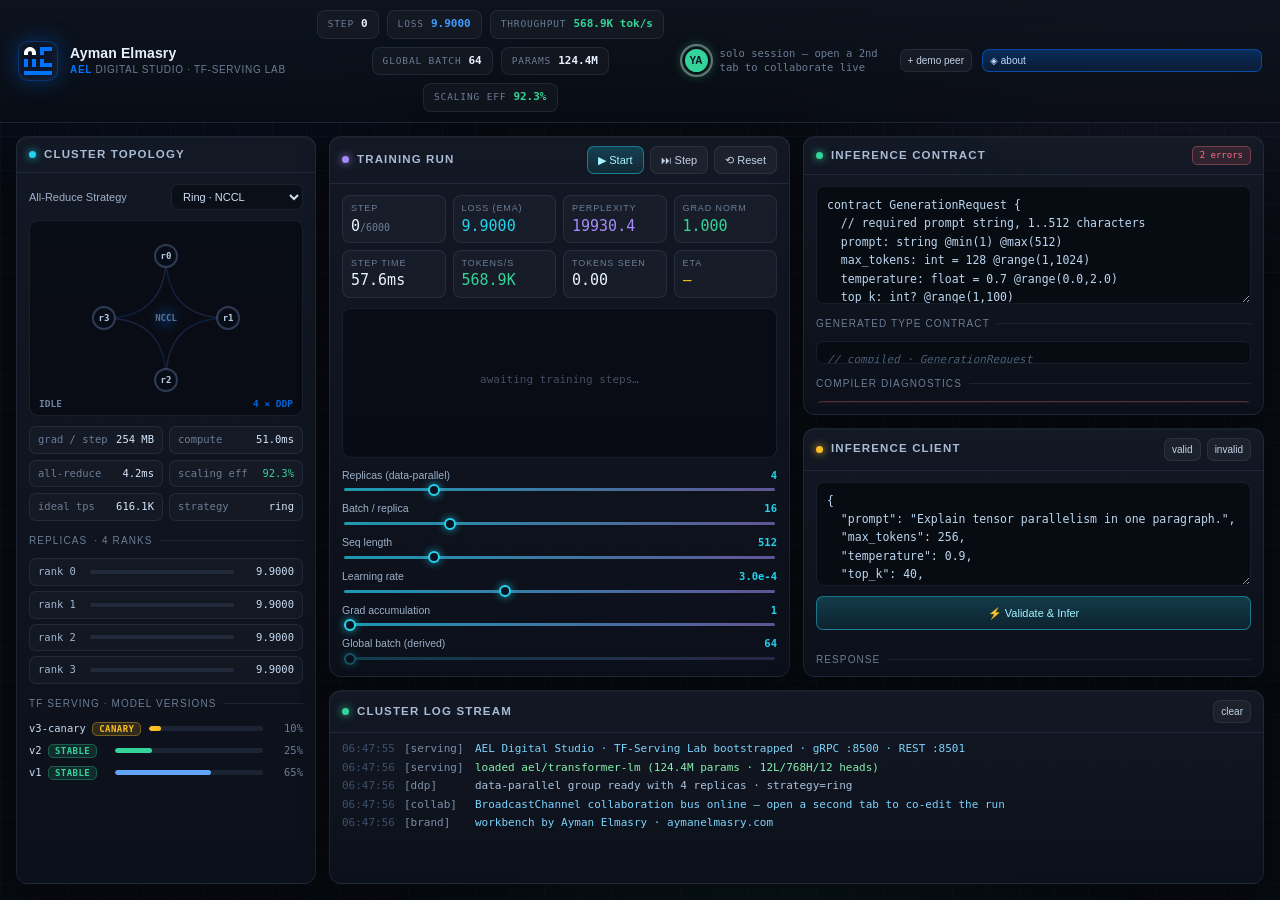
==== commit e8f365f6: "chore: migrate contact email to ayman@aymanelmasry.me" ====
--- a/tf-serving-lab.html
+++ b/tf-serving-lab.html
@@ -537,8 +537,8 @@
       <a class="m-link" href="https://aymanelmasry.me/" target="_blank" rel="noopener noreferrer">
         <span class="ic">◇</span><span>aymanelmasry.me</span>
       </a>
-      <a class="m-link" href="mailto:info@aymanelmasry.com">
-        <span class="ic">@</span><span>info@aymanelmasry.com</span>
+      <a class="m-link" href="mailto:ayman@aymanelmasry.me">
+        <span class="ic">@</span><span>ayman@aymanelmasry.me</span>
       </a>
       <a class="m-link" href="mailto:ayman@aymanelmasry.me">
         <span class="ic">@</span><span>ayman@aymanelmasry.me</span>
